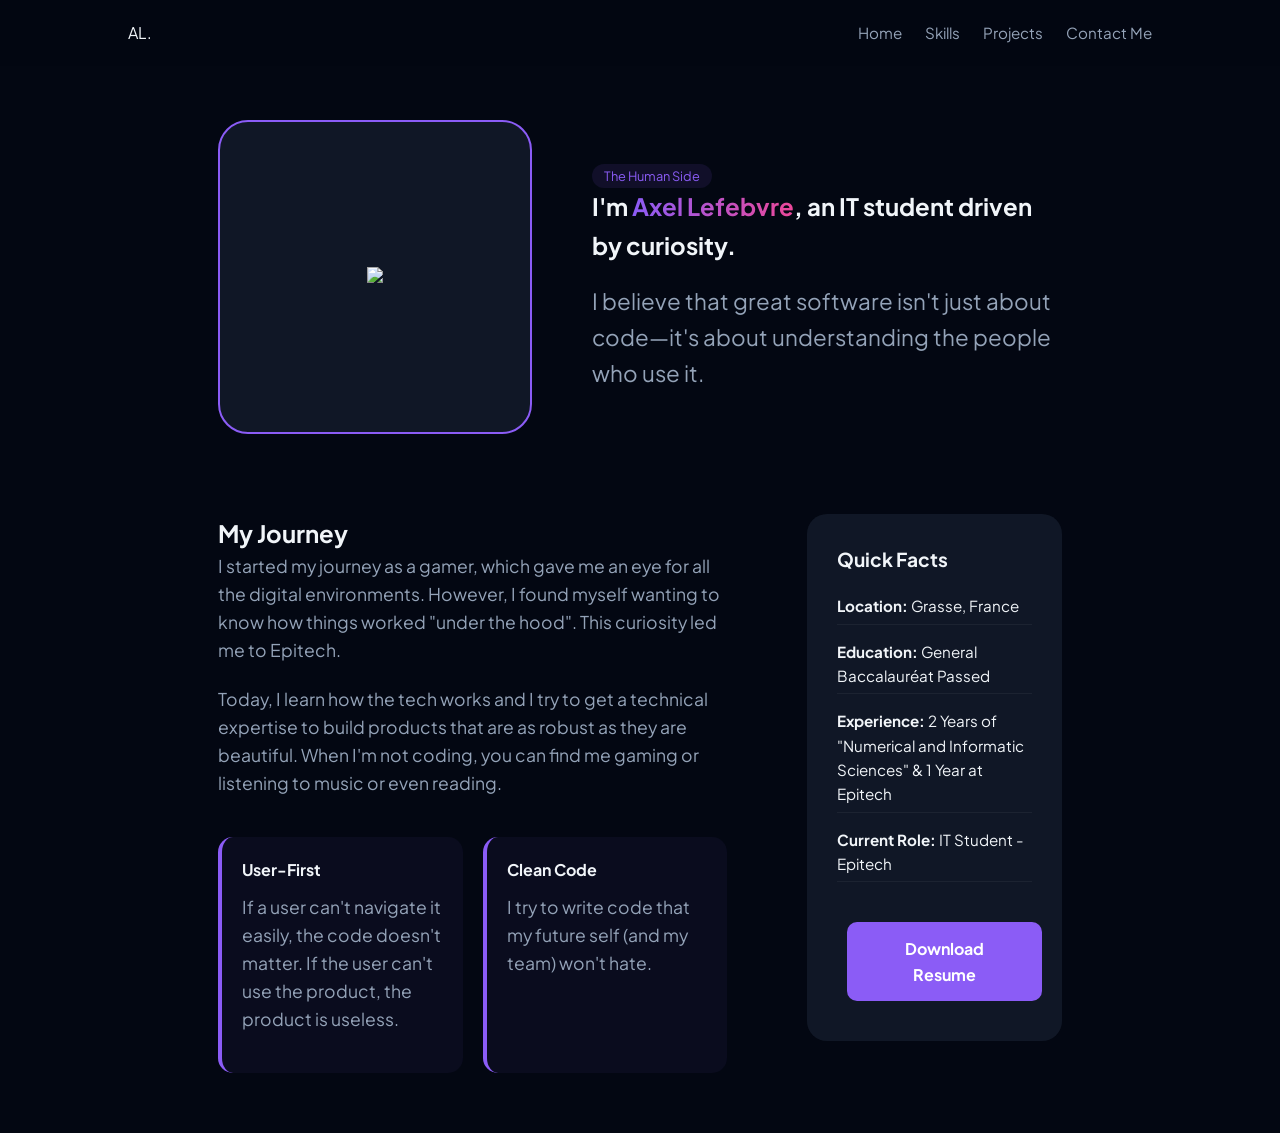
==== pages/aboutme.html @ 5cc151ad "[+] - Add Portfolio" ====
<!DOCTYPE html>
<html lang="en">
<head>
    <meta charset="UTF-8">
    <meta name="viewport" content="width=device-width, initial-scale=1.0">
    <title>About Me | My Portfolio</title>
    <link rel="stylesheet" href="../assets/style.css">
    <link href="https://fonts.googleapis.com/css2?family=Plus+Jakarta+Sans:wght@300;500;700&display=swap" rel="stylesheet">
</head>
<body>
    <nav>
        <div class="logo">AL.</div>
        <div class="nav-links">
            <a href="../index.html">Home</a>
            <a href="skills.html">Skills</a>
            <a href="projects.html">Projects</a>
            <a href="contactmail.html">Contact Me</a>
        </div>
    </nav>

    <main class="container about-page">
        <section class="about-hero">
            <div class="about-image-container">
                <div class="profile-placeholder">
                    <span><img src="./assets/photo.jpg" width="200" height="auto"></span>
                </div>
            </div>
            <div class="about-intro">
                <span class="badge">The Human Side</span>
                <h1>I'm <span class="gradient-text">Axel Lefebvre</span>, an IT student driven by curiosity.</h1>
                <p class="lead">I believe that great software isn't just about code—it's about understanding the people who use it.</p>
            </div>
        </section>

        <section class="about-grid">
            <div class="about-story">
                <h2>My Journey</h2>
                <p>I started my journey as a gamer, which gave me an eye for all the digital environments. However, I found myself wanting to know how things worked "under the hood". This curiosity led me to Epitech.</p>
                <p>Today, I learn how the tech works and I try to get a technical expertise to build products that are as robust as they are beautiful. When I'm not coding, you can find me gaming or listening to music or even reading.</p>
                
                <div class="values-grid">
                    <div class="value-item">
                        <h3>User-First</h3>
                        <p>If a user can't navigate it easily, the code doesn't matter. If the user can't use the product, the product is useless.</p>
                    </div>
                    <div class="value-item">
                        <h3>Clean Code</h3>
                        <p>I try to write code that my future self (and my team) won't hate.</p>
                    </div>
                </div>
            </div>

            <aside class="about-sidebar">
                <div class="sidebar-card">
                    <h3>Quick Facts</h3>
                    <ul>
                        <li><strong>Location:</strong> Grasse, France</li>
                        <li><strong>Education:</strong> General Baccalauréat Passed</li>
                        <li><strong>Experience:</strong> 2 Years of "Numerical and Informatic Sciences" & 1 Year at Epitech</li>
                        <li><strong>Current Role:</strong> IT Student - Epitech</li>
                    </ul>
                    <a href="assets/cv.pdf" class="btn primary full-width" download>Download Resume</a>
                </div>
            </aside>
        </section>
    </main>

</body>
</html>
---- assets/style.css ----
:root {
    --primary: #8b5cf6;
    --bg: #030712;
    --card-bg: rgba(30, 41, 59, 0.5);
    --text: #f1f5f9;
    --text-muted: #94a3b8;
}

* { margin: 0; padding: 0; box-sizing: border-box; }

body {
    font-family: 'Plus Jakarta Sans', sans-serif;
    background-color: var(--bg);
    color: var(--text);
    line-height: 1.6;
}

.container { padding: 120px 10% 60px; }

/* Navigation */
nav {
    display: flex;
    justify-content: space-between;
    align-items: center;
    padding: 20px 10%;
    position: fixed;
    width: 100%;
    background: rgba(3, 7, 18, 0.8);
    backdrop-filter: blur(10px);
    z-index: 1000;
}

.nav-links a {
    text-decoration: none;
    color: var(--text-muted);
    margin-left: 20px;
    font-size: 0.95rem;
    transition: 0.3s;
}

.nav-links a.active, .nav-links a:hover { color: var(--primary); }

.nav-cta {
    background: var(--primary);
    color: white !important;
    padding: 10px 20px;
    border-radius: 8px;
}

/* Typography & Hero */
.gradient-text {
    background: linear-gradient(to right, #8b5cf6, #ec4899);
    -webkit-background-clip: text;
    -webkit-text-fill-color: transparent;
}

.hero { height: 100vh; display: flex; align-items: center; justify-content: center; text-align: center; }
.hero h1 { font-size: 4rem; margin: 20px 0; }
.hero p { color: var(--text-muted); font-size: 1.2rem; max-width: 600px; margin: 0 auto; }

/* Skills Grid */
.skills-category { margin-top: 40px; }
.skills-category h3 { margin-bottom: 20px; color: var(--primary); }
.skills-grid { display: flex; flex-wrap: wrap; gap: 12px; }

.skill-pill {
    background: var(--card-bg);
    padding: 12px 24px;
    border-radius: 12px;
    border: 1px solid rgba(255,255,255,0.1);
    transition: 0.3s ease;
}

.skill-pill:hover { background: var(--primary); transform: scale(1.05); }

/* Project Cards */
.project-wide-card {
    background: var(--card-bg);
    margin-bottom: 30px;
    padding: 40px;
    border-radius: 24px;
    border: 1px solid rgba(255,255,255,0.05);
}

.card-tags span {
    font-size: 0.8rem;
    background: rgba(139, 92, 246, 0.2);
    color: #c4b5fd;
    padding: 4px 12px;
    border-radius: 6px;
    margin-right: 8px;
}

.btn {
    display: inline-block;
    padding: 14px 28px;
    border-radius: 10px;
    text-decoration: none;
    font-weight: bold;
    margin: 10px;
}

.primary { background: var(--primary); color: white; }
.secondary { border: 1px solid var(--text-muted); color: var(--text); }

.badge {
    background: rgba(139, 92, 246, 0.1);
    color: var(--primary);
    padding: 4px 12px;
    border-radius: 20px;
    font-size: 0.8rem;
}

@media (max-width: 768px) {
    .hero h1 { font-size: 2.5rem; }
    .container { padding: 100px 5%; }
}

/* Project Page Specifics */
.project-hero {
    background: linear-gradient(180deg, rgba(139, 92, 246, 0.1) 0%, var(--bg) 100%);
    padding-top: 150px;
    text-align: left;
}

.project-subtitle {
    font-size: 1.5rem;
    color: var(--text-muted);
    margin-top: 15px;
    max-width: 700px;
}

/* Metadata Bar */
.project-meta {
    display: grid;
    grid-template-columns: repeat(auto-fit, minmax(150px, 1fr));
    gap: 30px;
    padding: 40px 0;
    border-bottom: 1px solid rgba(255,255,255,0.1);
    margin-bottom: 60px;
}

.meta-item small {
    color: var(--primary);
    text-transform: uppercase;
    letter-spacing: 1px;
    font-weight: bold;
}

.meta-item p {
    font-size: 1.1rem;
    font-weight: 500;
}

/* Content Layout */
.project-content {
    display: grid;
    grid-template-columns: 1fr 1fr;
    gap: 60px;
    align-items: start;
}

.project-text h2 {
    margin: 30px 0 15px 0;
    color: var(--text);
}

.project-visuals .placeholder-img {
    background: var(--card-bg);
    width: 100%;
    height: 300px;
    border-radius: 20px;
    margin-bottom: 20px;
    display: flex;
    align-items: center;
    justify-content: center;
    border: 1px dashed var(--text-muted);
}

.landing_page {
    text-align: center;
}

/* Footer Navigation */
.project-footer {
    padding: 100px 10%;
    background: rgba(139, 92, 246, 0.05);
    text-align: center;
}

.project-footer a {
    text-decoration: none;
    color: var(--text);
    transition: color 0.3s;
}

.project-footer a:hover {
    color: var(--primary);
}

/* Mobile Ergonomics */
@media (max-width: 900px) {
    .project-content {
        grid-template-columns: 1fr;
    }
    
    .project-hero h1 {
        font-size: 2.5rem;
    }
}

/* Remove default link styling for the project wrapper */
.project-link-wrapper {
    text-decoration: none;
    color: inherit;
    display: block;
    margin-bottom: 30px;
}

/* Give the card a distinct "hover" state so users know it's interactive */
.project-wide-card {
    transition: transform 0.3s ease, border-color 0.3s ease, box-shadow 0.3s ease;
    cursor: pointer;
}

.project-link-wrapper:hover .project-wide-card {
    transform: translateY(-5px);
    border-color: var(--primary);
    box-shadow: 0 10px 30px rgba(139, 92, 246, 0.15);
}

/* Style the "View Case Study" text */
.view-project {
    display: inline-block;
    margin-top: 20px;
    color: var(--primary);
    font-weight: 700;
    font-size: 0.9rem;
    text-transform: uppercase;
    letter-spacing: 1px;
}

.project-link-wrapper:hover .view-project {
    text-decoration: underline;
}

/* Center the landing page image */
.landing_page {
    text-align: center;
}
/* About Page Layout */
.about-page {
    max-width: 1100px;
    margin: 0 auto;
}

.about-hero {
    display: grid;
    grid-template-columns: 1fr 1.5fr;
    gap: 60px;
    align-items: center;
    margin-bottom: 80px;
}

.profile-placeholder {
    width: 100%;
    aspect-ratio: 1/1;
    background: var(--card-bg);
    border-radius: 30px;
    display: flex;
    align-items: center;
    justify-content: center;
    border: 2px solid var(--primary);
    overflow: hidden;
}

.about-intro .lead {
    font-size: 1.4rem;
    color: var(--text-muted);
    margin-top: 20px;
}

/* Grid for Story vs Sidebar */
.about-grid {
    display: grid;
    grid-template-columns: 2fr 1fr;
    gap: 80px;
}

.about-story p {
    font-size: 1.1rem;
    margin-bottom: 20px;
    color: var(--text-muted);
}

.values-grid {
    display: grid;
    grid-template-columns: 1fr 1fr;
    gap: 20px;
    margin-top: 40px;
}

.value-item {
    background: rgba(139, 92, 246, 0.05);
    padding: 20px;
    border-radius: 15px;
    border-left: 4px solid var(--primary);
}

.value-item h3 {
    font-size: 1rem;
    margin-bottom: 10px;
}

/* Sidebar Styling */
.sidebar-card {
    background: var(--card-bg);
    padding: 30px;
    border-radius: 20px;
    position: sticky;
    top: 120px; /* Sticks to top as you scroll */
}

.sidebar-card h3 {
    margin-bottom: 20px;
    font-size: 1.2rem;
}

.sidebar-card ul {
    list-style: none;
    margin-bottom: 30px;
}

.sidebar-card ul li {
    margin-bottom: 15px;
    font-size: 0.95rem;
    border-bottom: 1px solid rgba(255,255,255,0.05);
    padding-bottom: 5px;
}

.full-width {
    width: 100%;
    text-align: center;
}

/* Mobile Responsiveness */
@media (max-width: 850px) {
    .about-hero, .about-grid {
        grid-template-columns: 1fr;
        gap: 40px;
    }
    
    .about-image-container {
        max-width: 300px;
        margin: 0 auto;
    }
}

/* Contact Page Styling */
.contact-page {
    padding-top: 50px;
    padding-bottom: 50px;
    max-width: 800px;
    margin: 0 auto;
}

.contact-page h1, .contact-page h2 {
    text-align: center;
    margin-bottom: 20px;
    color: var(--text-color);
}

.contact-page p {
    text-align: center;
    margin-bottom: 30px;
    color: var(--text-color-light);
}

.contact-form-section, .download-section {
    background: var(--card-bg);
    padding: 40px;
    border-radius: 20px;
    margin-bottom: 40px;
    box-shadow: 0 5px 15px rgba(0, 0, 0, 0.1);
}

.form-group {
    margin-bottom: 20px;
}

.form-group label {
    display: block;
    margin-bottom: 8px;
    font-weight: 500;
    color: var(--text-color);
}

.form-group input[type="text"],
.form-group input[type="email"],
.form-group textarea {
    width: 100%;
    padding: 12px 15px;
    border: 1px solid var(--border-color);
    border-radius: 10px;
    background-color: var(--input-bg);
    color: var(--text-color);
    font-family: 'Plus Jakarta Sans', sans-serif;
    font-size: 1rem;
    transition: border-color 0.3s ease, box-shadow 0.3s ease;
}

.form-group input[type="text"]:focus,
.form-group input[type="email"]:focus,
.form-group textarea:focus {
    border-color: var(--primary);
    box-shadow: 0 0 0 3px rgba(139, 92, 246, 0.2);
    outline: none;
}

.btn-primary, .btn-secondary {
    display: block;
    width: fit-content;
    margin: 0 auto;
}

.resume-viewer {
    margin-top: 30px;
}

.resume-viewer iframe {
    width: 100%;
    height: 75vh;
    border: 1px solid var(--border-color);
    border-radius: 10px;
}

.resume-download-btn {
    margin-top: 30px;
}
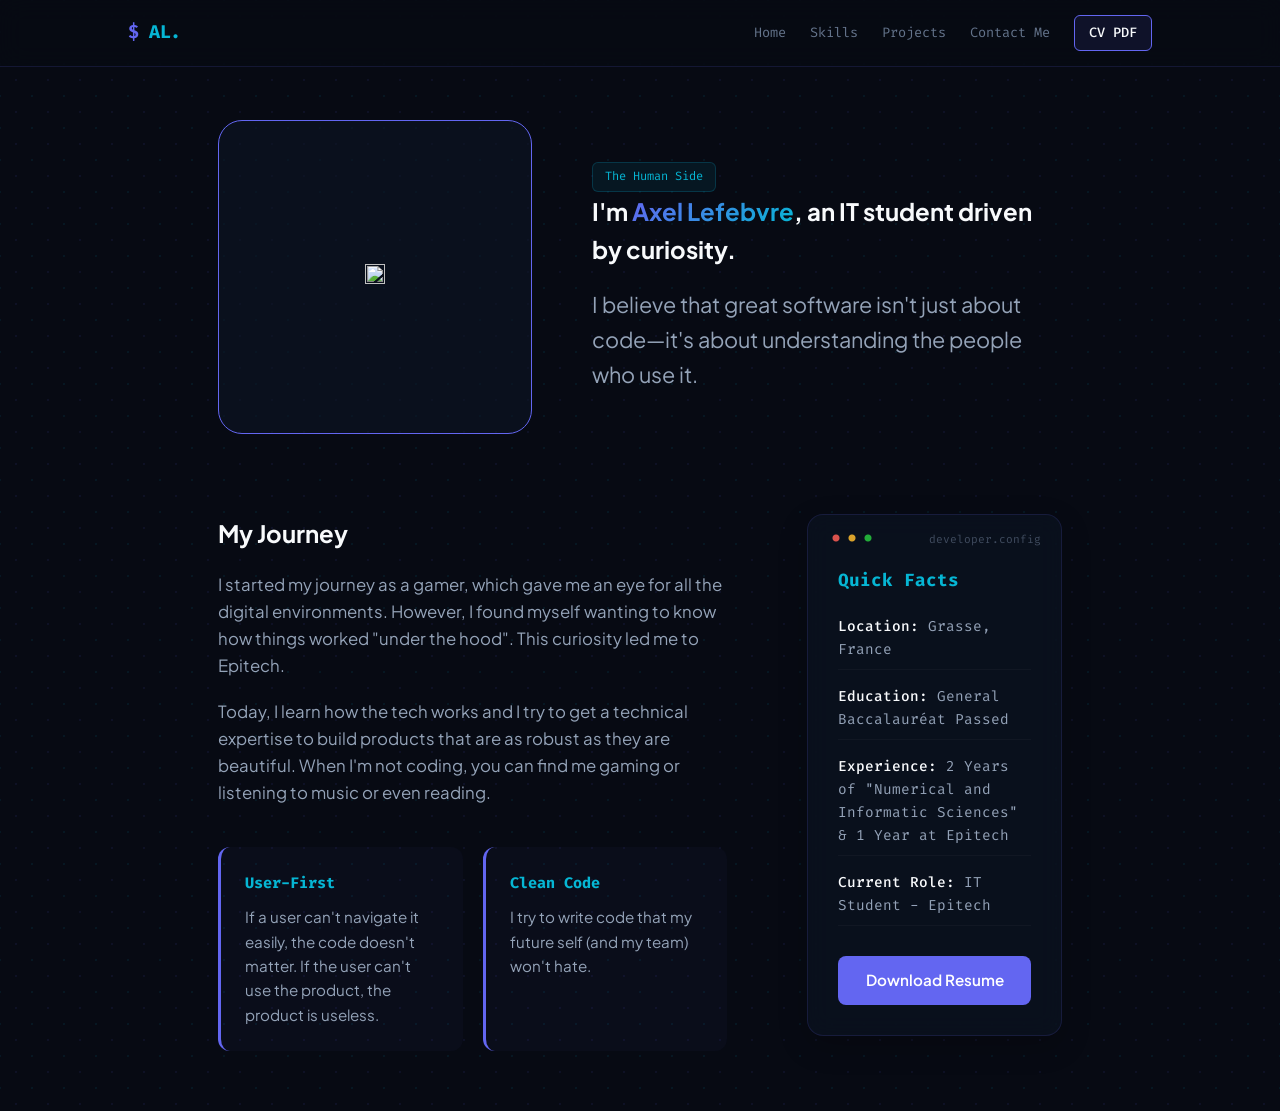
==== commit 850b4140: "[+] - Fixes & Changes of design" ====
--- a/pages/aboutme.html
+++ b/pages/aboutme.html
@@ -15,6 +15,7 @@
             <a href="skills.html">Skills</a>
             <a href="projects.html">Projects</a>
             <a href="contactmail.html">Contact Me</a>
+            <a href="../assets/cv.pdf" class="nav-cta" download="Axel_Lefebvre_Resume.pdf">CV PDF</a>
         </div>
     </nav>
 
--- a/assets/style.css
+++ b/assets/style.css
@@ -1,215 +1,264 @@
+@import url('https://fonts.googleapis.com/css2?family=Fira+Code:wght@400;500;700&family=Plus+Jakarta+Sans:wght@300;400;500;700&display=swap');
+
 :root {
-    --primary: #8b5cf6;
-    --bg: #030712;
-    --card-bg: rgba(30, 41, 59, 0.5);
-    --text: #f1f5f9;
-    --text-muted: #94a3b8;
-}
-
-* { margin: 0; padding: 0; box-sizing: border-box; }
+    --primary: #6366f1;
+    --primary-hover: #4f46e5;
+    --bg: #070a13;
+    --card-bg: rgba(13, 20, 35, 0.6);
+    --text: #f8fafc;
+    --text-muted: #64748b;
+    --accent: #06b6d4;
+    --border-color: rgba(99, 102, 241, 0.15);
+    --input-bg: rgba(8, 12, 20, 0.85);
+    --text-color: #f8fafc;
+    --text-color-light: #94a3b8;
+}
+
+* { 
+    margin: 0; 
+    padding: 0; 
+    box-sizing: border-box; 
+}
+
+/* Custom Scrollbar for a technical feel */
+::-webkit-scrollbar {
+    width: 8px;
+    height: 8px;
+}
+::-webkit-scrollbar-track {
+    background: var(--bg);
+}
+::-webkit-scrollbar-thumb {
+    background: rgba(99, 102, 241, 0.2);
+    border-radius: 4px;
+}
+::-webkit-scrollbar-thumb:hover {
+    background: var(--primary);
+}
 
 body {
     font-family: 'Plus Jakarta Sans', sans-serif;
     background-color: var(--bg);
+    background-image: 
+        radial-gradient(rgba(99, 102, 241, 0.08) 1px, transparent 0),
+        radial-gradient(rgba(6, 182, 212, 0.08) 1px, transparent 0);
+    background-size: 32px 32px;
+    background-position: 0 0, 16px 16px;
     color: var(--text);
     line-height: 1.6;
-}
-
-.container { padding: 120px 10% 60px; }
-
-/* Navigation */
+    overflow-x: hidden;
+}
+
+.container { 
+    padding: 120px 10% 60px; 
+}
+
+/* Navigation styled as a system topbar */
 nav {
     display: flex;
     justify-content: space-between;
     align-items: center;
-    padding: 20px 10%;
+    padding: 15px 10%;
     position: fixed;
     width: 100%;
-    background: rgba(3, 7, 18, 0.8);
-    backdrop-filter: blur(10px);
+    background: rgba(7, 10, 19, 0.8);
+    backdrop-filter: blur(12px);
+    border-bottom: 1px solid rgba(99, 102, 241, 0.15);
     z-index: 1000;
 }
 
+.logo {
+    font-family: 'Fira Code', monospace;
+    font-weight: 700;
+    color: var(--accent);
+    font-size: 1.15rem;
+    letter-spacing: -0.5px;
+}
+
+.logo::before {
+    content: "$ ";
+    color: var(--primary);
+}
+
+.nav-links {
+    display: flex;
+    align-items: center;
+}
+
 .nav-links a {
+    font-family: 'Fira Code', monospace;
     text-decoration: none;
     color: var(--text-muted);
-    margin-left: 20px;
-    font-size: 0.95rem;
-    transition: 0.3s;
-}
-
-.nav-links a.active, .nav-links a:hover { color: var(--primary); }
+    margin-left: 24px;
+    font-size: 0.85rem;
+    transition: color 0.3s ease;
+}
+
+.nav-links a.active, .nav-links a:hover { 
+    color: var(--accent); 
+}
 
 .nav-cta {
-    background: var(--primary);
-    color: white !important;
-    padding: 10px 20px;
-    border-radius: 8px;
-}
-
-/* Typography & Hero */
+    background: rgba(99, 102, 241, 0.1) !important;
+    border: 1px solid var(--primary);
+    color: var(--text) !important;
+    padding: 6px 14px;
+    border-radius: 6px;
+    font-weight: 500;
+    transition: all 0.3s ease;
+}
+
+.nav-cta:hover {
+    background: var(--primary) !important;
+    box-shadow: 0 0 15px rgba(99, 102, 241, 0.4);
+    transform: translateY(-1px);
+}
+
+/* Typography & Hero with tech prompt */
 .gradient-text {
-    background: linear-gradient(to right, #8b5cf6, #ec4899);
+    background: linear-gradient(135deg, var(--primary), var(--accent));
     -webkit-background-clip: text;
     -webkit-text-fill-color: transparent;
-}
-
-.hero { height: 100vh; display: flex; align-items: center; justify-content: center; text-align: center; }
-.hero h1 { font-size: 4rem; margin: 20px 0; }
-.hero p { color: var(--text-muted); font-size: 1.2rem; max-width: 600px; margin: 0 auto; }
-
-/* Skills Grid */
-.skills-category { margin-top: 40px; }
-.skills-category h3 { margin-bottom: 20px; color: var(--primary); }
-.skills-grid { display: flex; flex-wrap: wrap; gap: 12px; }
-
-.skill-pill {
+    font-weight: 700;
+}
+
+.hero { 
+    height: 100vh; 
+    display: flex; 
+    align-items: center; 
+    justify-content: center; 
+    text-align: center; 
+    position: relative;
+}
+
+.hero-content {
+    background: rgba(7, 10, 19, 0.5);
+    padding: 40px;
+    border-radius: 24px;
+    backdrop-filter: blur(8px);
+    border: 1px solid rgba(255, 255, 255, 0.03);
+}
+
+.hero h1 { 
+    font-size: 3.8rem; 
+    margin: 20px 0; 
+    letter-spacing: -1px;
+}
+
+.hero p { 
+    color: var(--text-muted); 
+    font-size: 1.15rem; 
+    max-width: 600px; 
+    margin: 0 auto 30px; 
+}
+
+.hero-btns {
+    display: flex;
+    justify-content: center;
+    flex-wrap: wrap;
+    gap: 15px;
+}
+
+/* Developer Buttons */
+.btn {
+    display: inline-block;
+    padding: 12px 24px;
+    border-radius: 8px;
+    text-decoration: none;
+    font-weight: 600;
+    font-size: 0.95rem;
+    transition: all 0.3s cubic-bezier(0.4, 0, 0.2, 1);
+    cursor: pointer;
+    border: none;
+}
+
+.primary { 
+    background: var(--primary); 
+    color: white; 
+}
+
+.primary:hover {
+    background: var(--primary-hover);
+    transform: translateY(-2px);
+    box-shadow: 0 8px 20px rgba(99, 102, 241, 0.3);
+}
+
+.secondary { 
+    background: rgba(255, 255, 255, 0.02);
+    border: 1px solid var(--border-color); 
+    color: var(--text); 
+}
+
+.secondary:hover {
+    background: rgba(99, 102, 241, 0.08);
+    border-color: var(--primary);
+    transform: translateY(-2px);
+}
+
+.badge {
+    font-family: 'Fira Code', monospace;
+    background: rgba(6, 182, 212, 0.08);
+    color: var(--accent);
+    padding: 4px 12px;
+    border-radius: 6px;
+    font-size: 0.75rem;
+    border: 1px solid rgba(6, 182, 212, 0.2);
+    display: inline-block;
+}
+
+/* CSS-Only Mock Code Windows Decorators */
+.project-wide-card, .project-secondary-card, .sidebar-card, .contact-form-section, .download-section {
+    position: relative;
+    padding-top: 52px !important;
     background: var(--card-bg);
-    padding: 12px 24px;
-    border-radius: 12px;
-    border: 1px solid rgba(255,255,255,0.1);
-    transition: 0.3s ease;
-}
-
-.skill-pill:hover { background: var(--primary); transform: scale(1.05); }
-
-/* Project Cards */
+    border: 1px solid var(--border-color);
+    border-radius: 16px;
+    backdrop-filter: blur(12px);
+    transition: all 0.3s cubic-bezier(0.4, 0, 0.2, 1);
+    box-shadow: 0 10px 30px rgba(0, 0, 0, 0.2);
+}
+
+/* Mock macOS control buttons */
+.project-wide-card::before, .project-secondary-card::before, .sidebar-card::before, .contact-form-section::before, .download-section::before {
+    content: "";
+    position: absolute;
+    top: 18px;
+    left: 20px;
+    width: 48px;
+    height: 10px;
+    background: radial-gradient(circle, #ff5f56 3px, transparent 4px),
+                radial-gradient(circle, #ffbd2e 3px, transparent 4px),
+                radial-gradient(circle, #27c93f 3px, transparent 4px);
+    background-size: 16px 10px;
+    background-repeat: no-repeat;
+    background-position: 0px 0px, 16px 0px, 32px 0px;
+    opacity: 0.85;
+}
+
+/* Mock terminal titles / file extensions on cards */
+.project-wide-card::after, .project-secondary-card::after, .sidebar-card::after, .contact-form-section::after, .download-section::after {
+    font-family: 'Fira Code', monospace;
+    font-size: 0.7rem;
+    color: var(--text-muted);
+    position: absolute;
+    top: 16px;
+    right: 20px;
+    opacity: 0.6;
+}
+
+.project-wide-card::after { content: "project_case_study.md"; }
+.project-secondary-card::after { content: "technical_snippet.py"; }
+.sidebar-card::after { content: "developer.config"; }
+.contact-form-section::after { content: "send_message.sh"; }
+.download-section::after { content: "resume_download.pdf"; }
+
+/* Project Cards list layout */
 .project-wide-card {
-    background: var(--card-bg);
     margin-bottom: 30px;
     padding: 40px;
-    border-radius: 24px;
-    border: 1px solid rgba(255,255,255,0.05);
-}
-
-.card-tags span {
-    font-size: 0.8rem;
-    background: rgba(139, 92, 246, 0.2);
-    color: #c4b5fd;
-    padding: 4px 12px;
-    border-radius: 6px;
-    margin-right: 8px;
-}
-
-.btn {
-    display: inline-block;
-    padding: 14px 28px;
-    border-radius: 10px;
-    text-decoration: none;
-    font-weight: bold;
-    margin: 10px;
-}
-
-.primary { background: var(--primary); color: white; }
-.secondary { border: 1px solid var(--text-muted); color: var(--text); }
-
-.badge {
-    background: rgba(139, 92, 246, 0.1);
-    color: var(--primary);
-    padding: 4px 12px;
-    border-radius: 20px;
-    font-size: 0.8rem;
-}
-
-@media (max-width: 768px) {
-    .hero h1 { font-size: 2.5rem; }
-    .container { padding: 100px 5%; }
-}
-
-/* Project Page Specifics */
-.project-hero {
-    background: linear-gradient(180deg, rgba(139, 92, 246, 0.1) 0%, var(--bg) 100%);
-    padding-top: 150px;
-    text-align: left;
-}
-
-.project-subtitle {
-    font-size: 1.5rem;
-    color: var(--text-muted);
-    margin-top: 15px;
-    max-width: 700px;
-}
-
-/* Metadata Bar */
-.project-meta {
-    display: grid;
-    grid-template-columns: repeat(auto-fit, minmax(150px, 1fr));
-    gap: 30px;
-    padding: 40px 0;
-    border-bottom: 1px solid rgba(255,255,255,0.1);
-    margin-bottom: 60px;
-}
-
-.meta-item small {
-    color: var(--primary);
-    text-transform: uppercase;
-    letter-spacing: 1px;
-    font-weight: bold;
-}
-
-.meta-item p {
-    font-size: 1.1rem;
-    font-weight: 500;
-}
-
-/* Content Layout */
-.project-content {
-    display: grid;
-    grid-template-columns: 1fr 1fr;
-    gap: 60px;
-    align-items: start;
-}
-
-.project-text h2 {
-    margin: 30px 0 15px 0;
-    color: var(--text);
-}
-
-.project-visuals .placeholder-img {
-    background: var(--card-bg);
-    width: 100%;
-    height: 300px;
-    border-radius: 20px;
-    margin-bottom: 20px;
-    display: flex;
-    align-items: center;
-    justify-content: center;
-    border: 1px dashed var(--text-muted);
-}
-
-.landing_page {
-    text-align: center;
-}
-
-/* Footer Navigation */
-.project-footer {
-    padding: 100px 10%;
-    background: rgba(139, 92, 246, 0.05);
-    text-align: center;
-}
-
-.project-footer a {
-    text-decoration: none;
-    color: var(--text);
-    transition: color 0.3s;
-}
-
-.project-footer a:hover {
-    color: var(--primary);
-}
-
-/* Mobile Ergonomics */
-@media (max-width: 900px) {
-    .project-content {
-        grid-template-columns: 1fr;
-    }
-    
-    .project-hero h1 {
-        font-size: 2.5rem;
-    }
-}
-
-/* Remove default link styling for the project wrapper */
+    cursor: pointer;
+}
+
 .project-link-wrapper {
     text-decoration: none;
     color: inherit;
@@ -217,37 +266,208 @@
     margin-bottom: 30px;
 }
 
-/* Give the card a distinct "hover" state so users know it's interactive */
-.project-wide-card {
-    transition: transform 0.3s ease, border-color 0.3s ease, box-shadow 0.3s ease;
-    cursor: pointer;
-}
-
 .project-link-wrapper:hover .project-wide-card {
     transform: translateY(-5px);
-    border-color: var(--primary);
-    box-shadow: 0 10px 30px rgba(139, 92, 246, 0.15);
-}
-
-/* Style the "View Case Study" text */
+    border-color: var(--accent);
+    box-shadow: 0 15px 35px rgba(6, 182, 212, 0.15);
+}
+
+.project-wide-card h2 {
+    font-size: 1.8rem;
+    margin-top: 15px;
+    margin-bottom: 10px;
+    color: var(--text);
+}
+
+.project-wide-card p {
+    color: var(--text-muted);
+    font-size: 1.05rem;
+    max-width: 700px;
+}
+
+/* Monospace tags styled like options/flags */
+.card-tags {
+    display: flex;
+    flex-wrap: wrap;
+    gap: 8px;
+    margin: 15px 0;
+}
+
+.card-tags span {
+    font-family: 'Fira Code', monospace;
+    font-size: 0.75rem;
+    background: rgba(99, 102, 241, 0.08);
+    color: #a5b4fc;
+    padding: 3px 10px;
+    border-radius: 6px;
+    border: 1px solid rgba(99, 102, 241, 0.2);
+}
+
+.card-tags span::before {
+    content: "--";
+    opacity: 0.6;
+    margin-right: 1px;
+}
+
 .view-project {
     display: inline-block;
-    margin-top: 20px;
-    color: var(--primary);
-    font-weight: 700;
-    font-size: 0.9rem;
-    text-transform: uppercase;
-    letter-spacing: 1px;
+    margin-top: 15px;
+    color: var(--accent);
+    font-family: 'Fira Code', monospace;
+    font-weight: 600;
+    font-size: 0.85rem;
+    text-transform: lowercase;
+    letter-spacing: 0.5px;
 }
 
 .project-link-wrapper:hover .view-project {
     text-decoration: underline;
 }
 
-/* Center the landing page image */
-.landing_page {
+/* Skills Grid with Monospace Tags */
+.skills-category { 
+    margin-top: 45px; 
+}
+
+.skills-category h3 { 
+    margin-bottom: 20px; 
+    color: var(--accent); 
+    font-family: 'Fira Code', monospace;
+    font-size: 1.1rem;
+}
+
+.skills-category h3::before {
+    content: "# ";
+    color: var(--primary);
+}
+
+.skills-grid { 
+    display: flex; 
+    flex-wrap: wrap; 
+    gap: 12px; 
+}
+
+.skill-pill {
+    background: var(--card-bg);
+    padding: 12px 24px;
+    border-radius: 12px;
+    border: 1px solid var(--border-color);
+    font-family: 'Fira Code', monospace;
+    font-size: 0.9rem;
+    transition: all 0.3s ease;
+}
+
+.skill-pill:hover { 
+    background: rgba(99, 102, 241, 0.15); 
+    border-color: var(--primary);
+    color: white;
+    transform: translateY(-2px); 
+    box-shadow: 0 5px 15px rgba(99, 102, 241, 0.1);
+}
+
+/* Project Detail Specifics */
+.project-hero {
+    background: linear-gradient(180deg, rgba(99, 102, 241, 0.08) 0%, var(--bg) 100%);
+    padding-top: 150px;
+    text-align: left;
+}
+
+.project-subtitle {
+    font-size: 1.4rem;
+    color: var(--text-muted);
+    margin-top: 15px;
+    max-width: 700px;
+}
+
+/* Code-themed Metadata Bar */
+.project-meta {
+    display: grid;
+    grid-template-columns: repeat(auto-fit, minmax(150px, 1fr));
+    gap: 30px;
+    padding: 30px 0;
+    border-bottom: 1px solid var(--border-color);
+    margin-bottom: 50px;
+}
+
+.meta-item small {
+    font-family: 'Fira Code', monospace;
+    color: var(--accent);
+    text-transform: lowercase;
+    font-weight: 600;
+}
+
+.meta-item small::before {
+    content: "# ";
+    color: var(--primary);
+}
+
+.meta-item p {
+    font-size: 1.1rem;
+    font-weight: 500;
+    margin-top: 5px;
+}
+
+/* Case study contents */
+.project-content {
+    display: grid;
+    grid-template-columns: 1.2fr 1fr;
+    gap: 60px;
+    align-items: start;
+}
+
+.project-text h2 {
+    margin: 30px 0 15px 0;
+    color: var(--text);
+}
+
+.project-text p {
+    color: var(--text-color-light);
+    margin-bottom: 20px;
+    font-size: 1.05rem;
+}
+
+/* Video & Media containers */
+.project-video-container {
+    width: 100%;
+    border-radius: 16px;
+    overflow: hidden;
+    border: 1px solid var(--border-color);
+    box-shadow: 0 15px 35px rgba(0, 0, 0, 0.4);
+    background: #000;
+}
+
+.project-video-container video, 
+.project-video-container iframe {
+    width: 100%;
+    display: block;
+    aspect-ratio: 16/9;
+}
+
+/* Footer Navigation */
+.project-footer {
+    padding: 80px 10%;
+    background: rgba(99, 102, 241, 0.03);
     text-align: center;
-}
+    border-top: 1px solid var(--border-color);
+}
+
+.project-footer p {
+    font-family: 'Fira Code', monospace;
+    font-size: 0.85rem;
+    color: var(--accent);
+    text-transform: lowercase;
+}
+
+.project-footer a {
+    text-decoration: none;
+    color: var(--text);
+    transition: color 0.3s;
+}
+
+.project-footer a:hover {
+    color: var(--primary);
+}
+
 /* About Page Layout */
 .about-page {
     max-width: 1100px;
@@ -266,31 +486,41 @@
     width: 100%;
     aspect-ratio: 1/1;
     background: var(--card-bg);
-    border-radius: 30px;
+    border-radius: 24px;
     display: flex;
     align-items: center;
     justify-content: center;
-    border: 2px solid var(--primary);
+    border: 1px solid var(--primary);
     overflow: hidden;
+    position: relative;
+}
+
+.profile-placeholder img {
+    width: 100%;
+    height: 100%;
+    object-fit: cover;
 }
 
 .about-intro .lead {
-    font-size: 1.4rem;
-    color: var(--text-muted);
+    font-size: 1.35rem;
+    color: var(--text-color-light);
     margin-top: 20px;
 }
 
-/* Grid for Story vs Sidebar */
 .about-grid {
     display: grid;
     grid-template-columns: 2fr 1fr;
     gap: 80px;
 }
 
+.about-story h2 {
+    margin-bottom: 20px;
+}
+
 .about-story p {
-    font-size: 1.1rem;
+    font-size: 1.05rem;
     margin-bottom: 20px;
-    color: var(--text-muted);
+    color: var(--text-color-light);
 }
 
 .values-grid {
@@ -301,29 +531,36 @@
 }
 
 .value-item {
-    background: rgba(139, 92, 246, 0.05);
-    padding: 20px;
-    border-radius: 15px;
-    border-left: 4px solid var(--primary);
+    background: rgba(99, 102, 241, 0.03);
+    padding: 24px;
+    border-radius: 12px;
+    border-left: 3px solid var(--primary);
 }
 
 .value-item h3 {
-    font-size: 1rem;
+    font-family: 'Fira Code', monospace;
+    font-size: 0.95rem;
     margin-bottom: 10px;
-}
-
-/* Sidebar Styling */
+    color: var(--accent);
+}
+
+.value-item p {
+    font-size: 0.95rem;
+    margin-bottom: 0;
+}
+
+/* Sidebar config card */
 .sidebar-card {
-    background: var(--card-bg);
     padding: 30px;
-    border-radius: 20px;
     position: sticky;
-    top: 120px; /* Sticks to top as you scroll */
+    top: 120px;
 }
 
 .sidebar-card h3 {
     margin-bottom: 20px;
-    font-size: 1.2rem;
+    font-family: 'Fira Code', monospace;
+    font-size: 1.1rem;
+    color: var(--accent);
 }
 
 .sidebar-card ul {
@@ -333,9 +570,16 @@
 
 .sidebar-card ul li {
     margin-bottom: 15px;
-    font-size: 0.95rem;
-    border-bottom: 1px solid rgba(255,255,255,0.05);
-    padding-bottom: 5px;
+    font-size: 0.9rem;
+    color: var(--text-color-light);
+    border-bottom: 1px solid rgba(255,255,255,0.03);
+    padding-bottom: 8px;
+    font-family: 'Fira Code', monospace;
+}
+
+.sidebar-card ul li strong {
+    color: var(--text);
+    font-weight: 500;
 }
 
 .full-width {
@@ -343,56 +587,23 @@
     text-align: center;
 }
 
-/* Mobile Responsiveness */
-@media (max-width: 850px) {
-    .about-hero, .about-grid {
-        grid-template-columns: 1fr;
-        gap: 40px;
-    }
-    
-    .about-image-container {
-        max-width: 300px;
-        margin: 0 auto;
-    }
-}
-
-/* Contact Page Styling */
-.contact-page {
-    padding-top: 50px;
-    padding-bottom: 50px;
-    max-width: 800px;
-    margin: 0 auto;
-}
-
-.contact-page h1, .contact-page h2 {
-    text-align: center;
-    margin-bottom: 20px;
-    color: var(--text-color);
-}
-
-.contact-page p {
-    text-align: center;
-    margin-bottom: 30px;
-    color: var(--text-color-light);
-}
-
-.contact-form-section, .download-section {
-    background: var(--card-bg);
-    padding: 40px;
-    border-radius: 20px;
-    margin-bottom: 40px;
-    box-shadow: 0 5px 15px rgba(0, 0, 0, 0.1);
-}
-
+/* Contact Page Enhancements */
 .form-group {
     margin-bottom: 20px;
 }
 
 .form-group label {
     display: block;
-    margin-bottom: 8px;
-    font-weight: 500;
-    color: var(--text-color);
+    margin-bottom: 6px;
+    font-family: 'Fira Code', monospace;
+    font-size: 0.85rem;
+    color: var(--accent);
+}
+
+.form-group label::before {
+    content: "const ";
+    color: var(--primary);
+    opacity: 0.8;
 }
 
 .form-group input[type="text"],
@@ -401,39 +612,193 @@
     width: 100%;
     padding: 12px 15px;
     border: 1px solid var(--border-color);
-    border-radius: 10px;
+    border-radius: 8px;
     background-color: var(--input-bg);
-    color: var(--text-color);
-    font-family: 'Plus Jakarta Sans', sans-serif;
-    font-size: 1rem;
-    transition: border-color 0.3s ease, box-shadow 0.3s ease;
+    color: var(--text);
+    font-family: 'Fira Code', monospace;
+    font-size: 0.9rem;
+    transition: all 0.3s ease;
 }
 
 .form-group input[type="text"]:focus,
 .form-group input[type="email"]:focus,
 .form-group textarea:focus {
+    border-color: var(--accent);
+    box-shadow: 0 0 0 3px rgba(6, 182, 212, 0.2);
+    background-color: rgba(8, 12, 20, 0.95);
+    outline: none;
+}
+
+/* Custom styled buttons on contact form */
+.btn-primary, .btn-secondary {
+    display: inline-block;
+    padding: 12px 24px;
+    border-radius: 8px;
+    text-decoration: none;
+    font-weight: 600;
+    font-size: 0.95rem;
+    font-family: 'Plus Jakarta Sans', sans-serif;
+    transition: all 0.3s cubic-bezier(0.4, 0, 0.2, 1);
+    cursor: pointer;
+    text-align: center;
+    border: none;
+}
+
+.btn-primary {
+    background: var(--primary);
+    color: white;
+}
+
+.btn-primary:hover {
+    background: var(--primary-hover);
+    transform: translateY(-2px);
+    box-shadow: 0 8px 20px rgba(99, 102, 241, 0.3);
+}
+
+.btn-secondary {
+    background: rgba(255, 255, 255, 0.02);
+    border: 1px solid var(--border-color);
+    color: var(--text);
+}
+
+.btn-secondary:hover {
+    background: rgba(99, 102, 241, 0.08);
     border-color: var(--primary);
-    box-shadow: 0 0 0 3px rgba(139, 92, 246, 0.2);
-    outline: none;
-}
-
-.btn-primary, .btn-secondary {
-    display: block;
-    width: fit-content;
-    margin: 0 auto;
+    transform: translateY(-2px);
 }
 
 .resume-viewer {
-    margin-top: 30px;
+    margin-top: 20px;
 }
 
 .resume-viewer iframe {
     width: 100%;
     height: 75vh;
     border: 1px solid var(--border-color);
-    border-radius: 10px;
-}
-
-.resume-download-btn {
-    margin-top: 30px;
-}
+    border-radius: 8px;
+}
+
+/* Secondary Projects Grid Layout */
+.projects-grid-secondary {
+    display: grid;
+    grid-template-columns: repeat(auto-fill, minmax(320px, 1fr));
+    gap: 25px;
+    margin-top: 20px;
+}
+
+.project-secondary-card {
+    padding: 35px;
+    height: 100%;
+    display: flex;
+    flex-direction: column;
+    justify-content: space-between;
+}
+
+.project-secondary-card:hover {
+    transform: translateY(-5px);
+    border-color: var(--accent);
+    box-shadow: 0 15px 35px rgba(6, 182, 212, 0.15);
+}
+
+.project-secondary-card h2 {
+    font-size: 1.45rem;
+    margin-bottom: 12px;
+    color: var(--text);
+}
+
+.project-secondary-card p {
+    font-size: 0.95rem;
+    color: var(--text-muted);
+    margin-bottom: 20px;
+    flex-grow: 1;
+    line-height: 1.55;
+}
+
+/* Scroll Indicators */
+.scroll-indicator {
+    display: flex;
+    flex-direction: column;
+    align-items: center;
+    justify-content: center;
+    margin: 30px auto;
+    color: var(--accent);
+    font-family: 'Fira Code', monospace;
+    font-size: 0.8rem;
+    font-weight: 500;
+    text-decoration: none;
+    cursor: pointer;
+    opacity: 0.8;
+    transition: all 0.3s ease;
+}
+
+.scroll-indicator:hover {
+    opacity: 1;
+    transform: translateY(3px);
+}
+
+.scroll-indicator span {
+    margin-top: 5px;
+    font-size: 1.3rem;
+    animation: bounce 2s infinite;
+}
+
+@keyframes bounce {
+    0%, 20%, 50%, 80%, 100% { transform: translateY(0); }
+    40% { transform: translateY(-8px); }
+    60% { transform: translateY(-4px); }
+}
+
+/* Responsive grid layout and breakpoints */
+@media (min-width: 1024px) {
+    .contact-page-grid {
+        display: grid;
+        grid-template-columns: 1.2fr 1fr;
+        gap: 40px;
+        max-width: 1100px;
+        margin: 0 auto;
+        align-items: start;
+    }
+    .scroll-indicator {
+        display: none !important;
+    }
+}
+
+@media (max-width: 1023px) {
+    .contact-form-section {
+        margin-bottom: 30px !important;
+    }
+}
+
+@media (max-width: 900px) {
+    .project-content {
+        grid-template-columns: 1fr;
+        gap: 40px;
+    }
+    .project-hero h1 {
+        font-size: 2.5rem;
+    }
+    .about-hero, .about-grid {
+        grid-template-columns: 1fr;
+        gap: 40px;
+    }
+    .about-image-container {
+        max-width: 300px;
+        margin: 0 auto;
+    }
+}
+
+@media (max-width: 768px) {
+    .hero h1 { 
+        font-size: 2.4rem; 
+    }
+    .container { 
+        padding: 100px 5%; 
+    }
+    nav {
+        padding: 15px 5%;
+    }
+    .nav-links a {
+        margin-left: 12px;
+        font-size: 0.75rem;
+    }
+}
